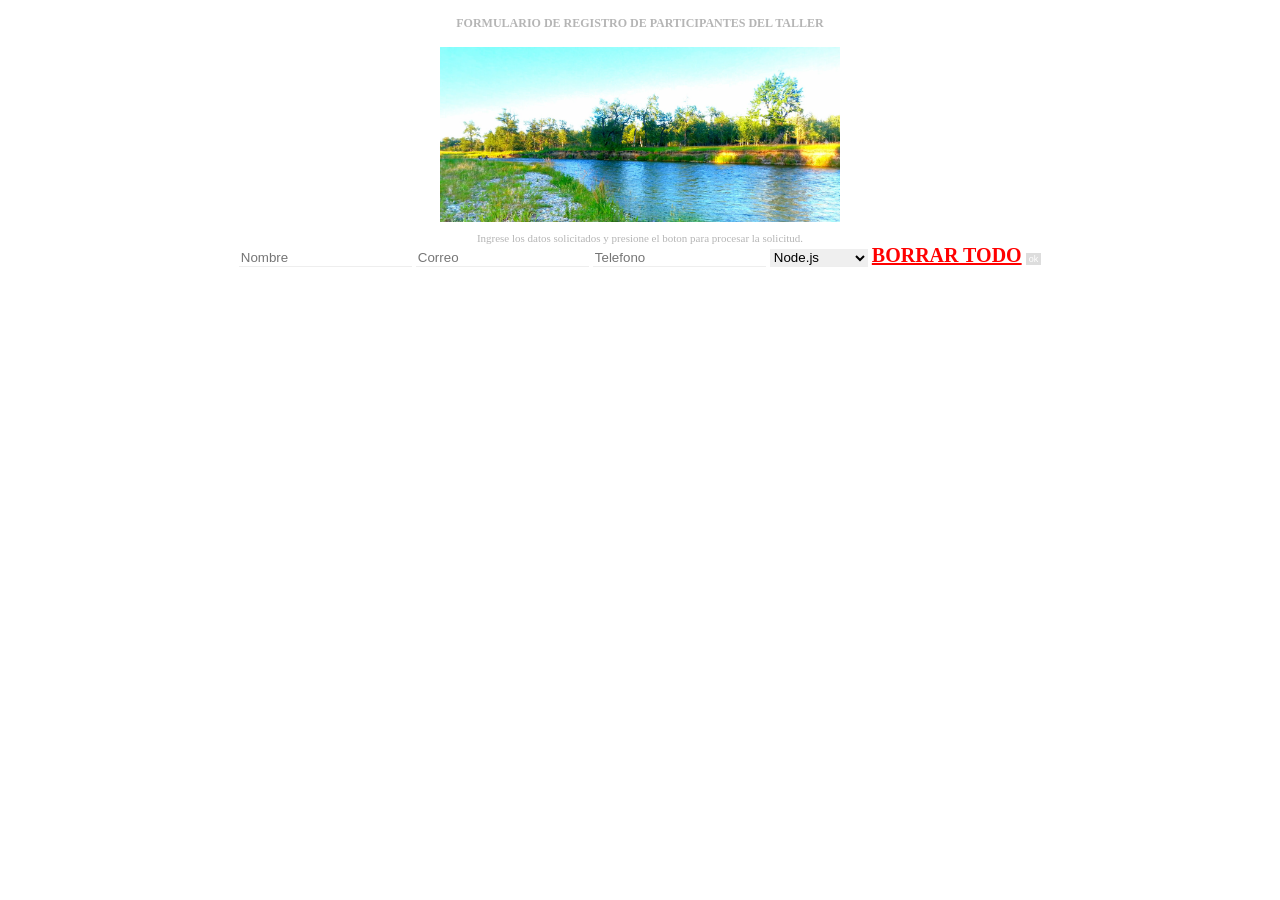
==== index.html @ 12d54a10 "Agrega version inicial del formulario de inscripcion" ====
<!DOCTYPE html>
<html lang="es">
<head>
 <meta charset="UTF-8">
 <title>pagina1</title>
 <link rel="stylesheet" href="estilos.css">
</head>
<body>
 <h4>FORMULARIO DE REGISTRO DE PARTICIPANTES DEL TALLER</h4>
 <img src="img/banner.png">
 <p>Ingrese los datos solicitados y presione el boton para procesar la solicitud.</p>
 <input id="nombre" placeholder="Nombre">
 <input id="correo" placeholder="Correo">
 <input id="telefono" placeholder="Telefono">
 <select id="taller">
    <option>Node.js</option> <option>Figma</option> <option>Git</option>
    <option>Testing</option> <option>CSS</option> <option>APIs</option>
    <option>React</option> <option>GitHub</option> <option>HTML</option>
    <option>Accesibilidad</option> <option>JavaScript</option> <option>Markdown</option>
 </select>
 <a href="#" id="borrar">BORRAR TODO</a>
 <button id="enviar">ok</button>
 <script src="app.js"></script>
</body>
</html>
---- estilos.css ----
body { font-family: "Times New Roman"; text-align: center; color: #b5b5b5; margin: 0; }
h4 { font-size: 12px; }
p { font-size: 11px; margin: 0; }
input, select { border: none; border-bottom: 1px solid #eeeeee; margin: 0; }
button { font-size: 9px; padding: 1px 3px; background: #ddd; color: #fff; border: none; }
a { color: red; font-size: 20px; font-weight: bold; }
*:focus { outline: none; }
img {
  max-width: 400px; /* Cambia este valor al tamaño deseado (ej. 300px, 50%, etc.) */
  width: 100%;
  height: auto;
  display: block;
  margin: 10px auto; /* Para mantenerla centrada */
}
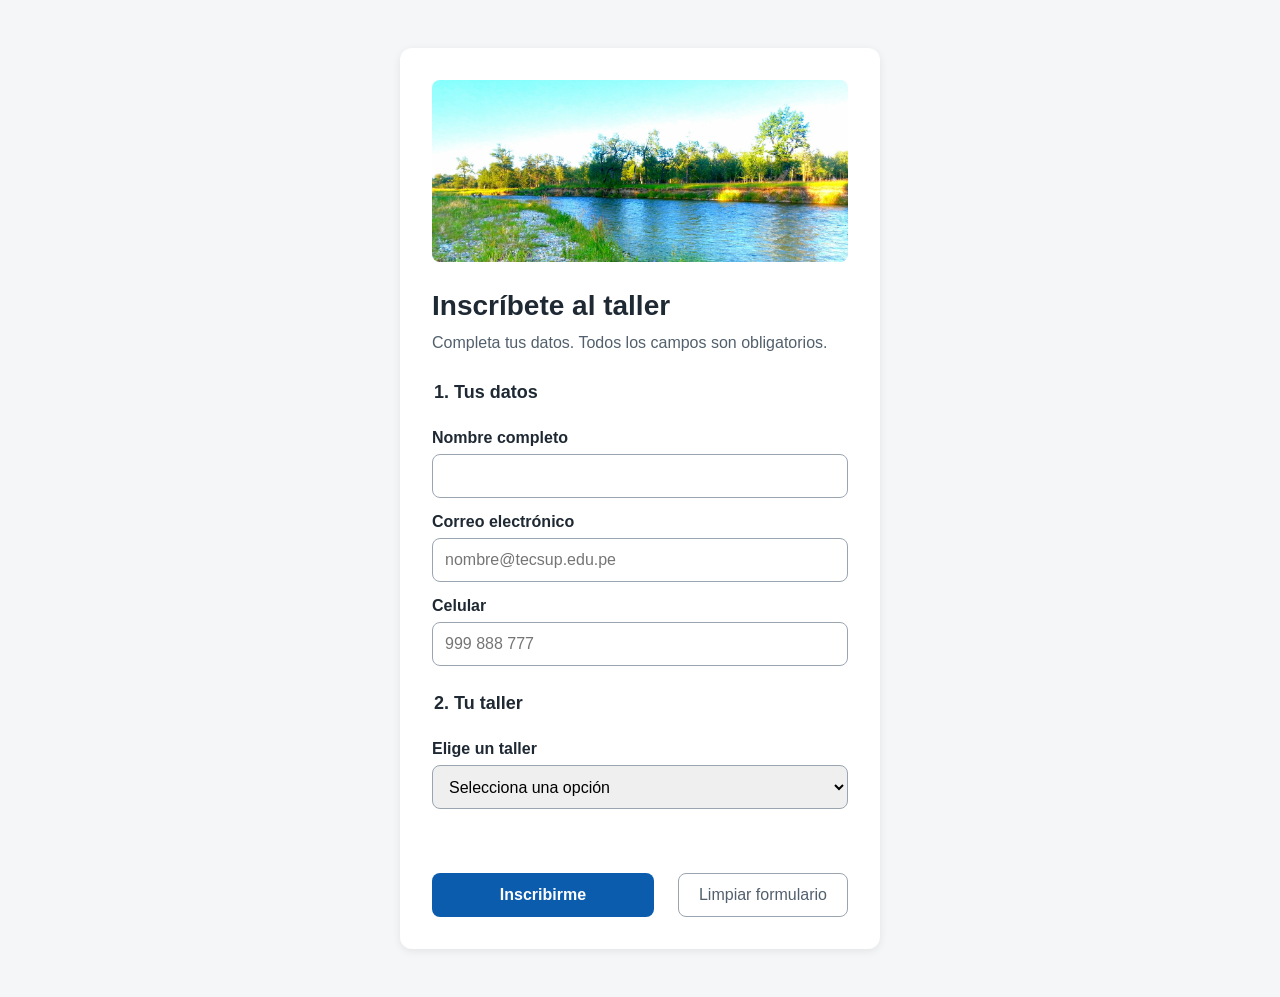
==== commit 25f5c9fa: "Redisena el formulario aplicando principios de UX/UI" ====
--- a/index.html
+++ b/index.html
@@ -2,24 +2,50 @@
 <html lang="es">
 <head>
  <meta charset="UTF-8">
- <title>pagina1</title>
+ <meta name="viewport" content="width=device-width, initial-scale=1.0">
+ <title>Inscripción al taller</title>
  <link rel="stylesheet" href="estilos.css">
 </head>
 <body>
- <h4>FORMULARIO DE REGISTRO DE PARTICIPANTES DEL TALLER</h4>
- <img src="img/banner.png">
- <p>Ingrese los datos solicitados y presione el boton para procesar la solicitud.</p>
- <input id="nombre" placeholder="Nombre">
- <input id="correo" placeholder="Correo">
- <input id="telefono" placeholder="Telefono">
- <select id="taller">
-    <option>Node.js</option> <option>Figma</option> <option>Git</option>
-    <option>Testing</option> <option>CSS</option> <option>APIs</option>
-    <option>React</option> <option>GitHub</option> <option>HTML</option>
-    <option>Accesibilidad</option> <option>JavaScript</option> <option>Markdown</option>
+ <main class="tarjeta">
+ <img src="img/banner.png" alt="Estudiantes programando en el laboratorio">
+ <h1>Inscríbete al taller</h1>
+ <p class="ayuda">Completa tus datos. Todos los campos son obligatorios.</p>
+ <form id="formulario" novalidate>
+ <fieldset>
+ <legend>1. Tus datos</legend>
+ <label for="nombre">Nombre completo</label>
+ <input id="nombre" type="text" autocomplete="name" required>
+ <label for="correo">Correo electrónico</label>
+ <input id="correo" type="email" autocomplete="email"
+ placeholder="nombre@tecsup.edu.pe" required>
+ <label for="telefono">Celular</label>
+ <input id="telefono" type="tel" placeholder="999 888 777" required>
+ </fieldset>
+ <fieldset>
+ <legend>2. Tu taller</legend>
+ <label for="taller">Elige un taller</label>
+ <select id="taller" required>
+ <option value="">Selecciona una opción</option>
+ <optgroup label="Control de versiones">
+ <option>Git</option> <option>GitHub</option> <option>Markdown</option>
+ </optgroup>
+ <optgroup label="Desarrollo web">
+ <option>HTML</option> <option>CSS</option> <option>JavaScript</option>
+ <option>React</option> <option>Node.js</option> <option>APIs</option>
+ </optgroup>
+ <optgroup label="Diseño y calidad">
+ <option>Figma</option> <option>Accesibilidad</option> <option>Testing</option>
+  </optgroup>
  </select>
- <a href="#" id="borrar">BORRAR TODO</a>
- <button id="enviar">ok</button>
+ </fieldset>
+ <p id="mensaje" class="mensaje" role="status"></p>
+ <div class="acciones">
+ <button type="submit" class="boton-principal">Inscribirme</button>
+ <button type="reset" class="boton-secundario">Limpiar formulario</button>
+ </div>
+ </form>
+ </main>
  <script src="app.js"></script>
 </body>
-</html>
+</html>
--- a/estilos.css
+++ b/estilos.css
@@ -1,14 +1,70 @@
-body { font-family: "Times New Roman"; text-align: center; color: #b5b5b5; margin: 0; }
-h4 { font-size: 12px; }
-p { font-size: 11px; margin: 0; }
-input, select { border: none; border-bottom: 1px solid #eeeeee; margin: 0; }
-button { font-size: 9px; padding: 1px 3px; background: #ddd; color: #fff; border: none; }
-a { color: red; font-size: 20px; font-weight: bold; }
-*:focus { outline: none; }
-img {
-  max-width: 400px; /* Cambia este valor al tamaño deseado (ej. 300px, 50%, etc.) */
-  width: 100%;
-  height: auto;
-  display: block;
-  margin: 10px auto; /* Para mantenerla centrada */
-}+:root {
+ --color-primario: #0b5cad;
+ --color-texto: #1f2933;
+ --color-suave: #52606d;
+ --color-borde: #9aa5b1;
+ --color-fondo: #f4f6f8;
+ --color-error: #b42318;
+ --color-exito: #067647;
+ --espacio: 16px;
+}
+* { box-sizing: border-box; }
+body {
+ margin: 0;
+ padding: var(--espacio);
+ font-family: Arial, Helvetica, sans-serif;
+ font-size: 16px;
+ line-height: 1.5;
+ color: var(--color-texto);
+ background: var(--color-fondo);
+}
+.tarjeta {
+ max-width: 480px;
+ margin: 32px auto;
+ padding: 32px;
+ background: #ffffff;
+ border-radius: 12px;
+ box-shadow: 0 2px 8px rgba(0, 0, 0, 0.08);
+}
+.tarjeta img { width: 100%; border-radius: 8px; }
+h1 { font-size: 28px; margin: 16px 0 4px; }
+.ayuda { color: var(--color-suave); margin: 0 0 24px; }
+fieldset { border: none; padding: 0; margin: 0 0 24px; }
+legend { font-size: 18px; font-weight: bold; margin-bottom: 8px; }
+label { display: block; font-weight: bold; margin: 12px 0 4px; }
+input, select {
+     width: 100%;
+ min-height: 44px;
+ padding: 8px 12px;
+ font-size: 16px;
+ border: 1px solid var(--color-borde);
+ border-radius: 8px;
+}
+.validado input:invalid,
+.validado select:invalid { border: 2px solid var(--color-error); }
+.acciones { display: flex; gap: 24px; flex-wrap: wrap; }
+button {
+ min-height: 44px;
+ padding: 10px 20px;
+ font-size: 16px;
+ border-radius: 8px;
+ cursor: pointer;
+}
+.boton-principal {
+ flex: 1;
+ background: var(--color-primario);
+ color: #ffffff;
+ border: none;
+ font-weight: bold;
+}
+.boton-principal:disabled { opacity: 0.6; cursor: wait; }
+.boton-secundario {
+ background: transparent;
+ color: var(--color-suave);
+ border: 1px solid var(--color-borde);
+}
+:focus-visible { outline: 3px solid #f59e0b; outline-offset: 2px; }
+.mensaje { min-height: 24px; font-weight: bold; }
+.mensaje.error { color: var(--color-error); }
+.mensaje.exito { color: var(--color-exito); }
+.mensaje.info { color: var(--color-primario); }
